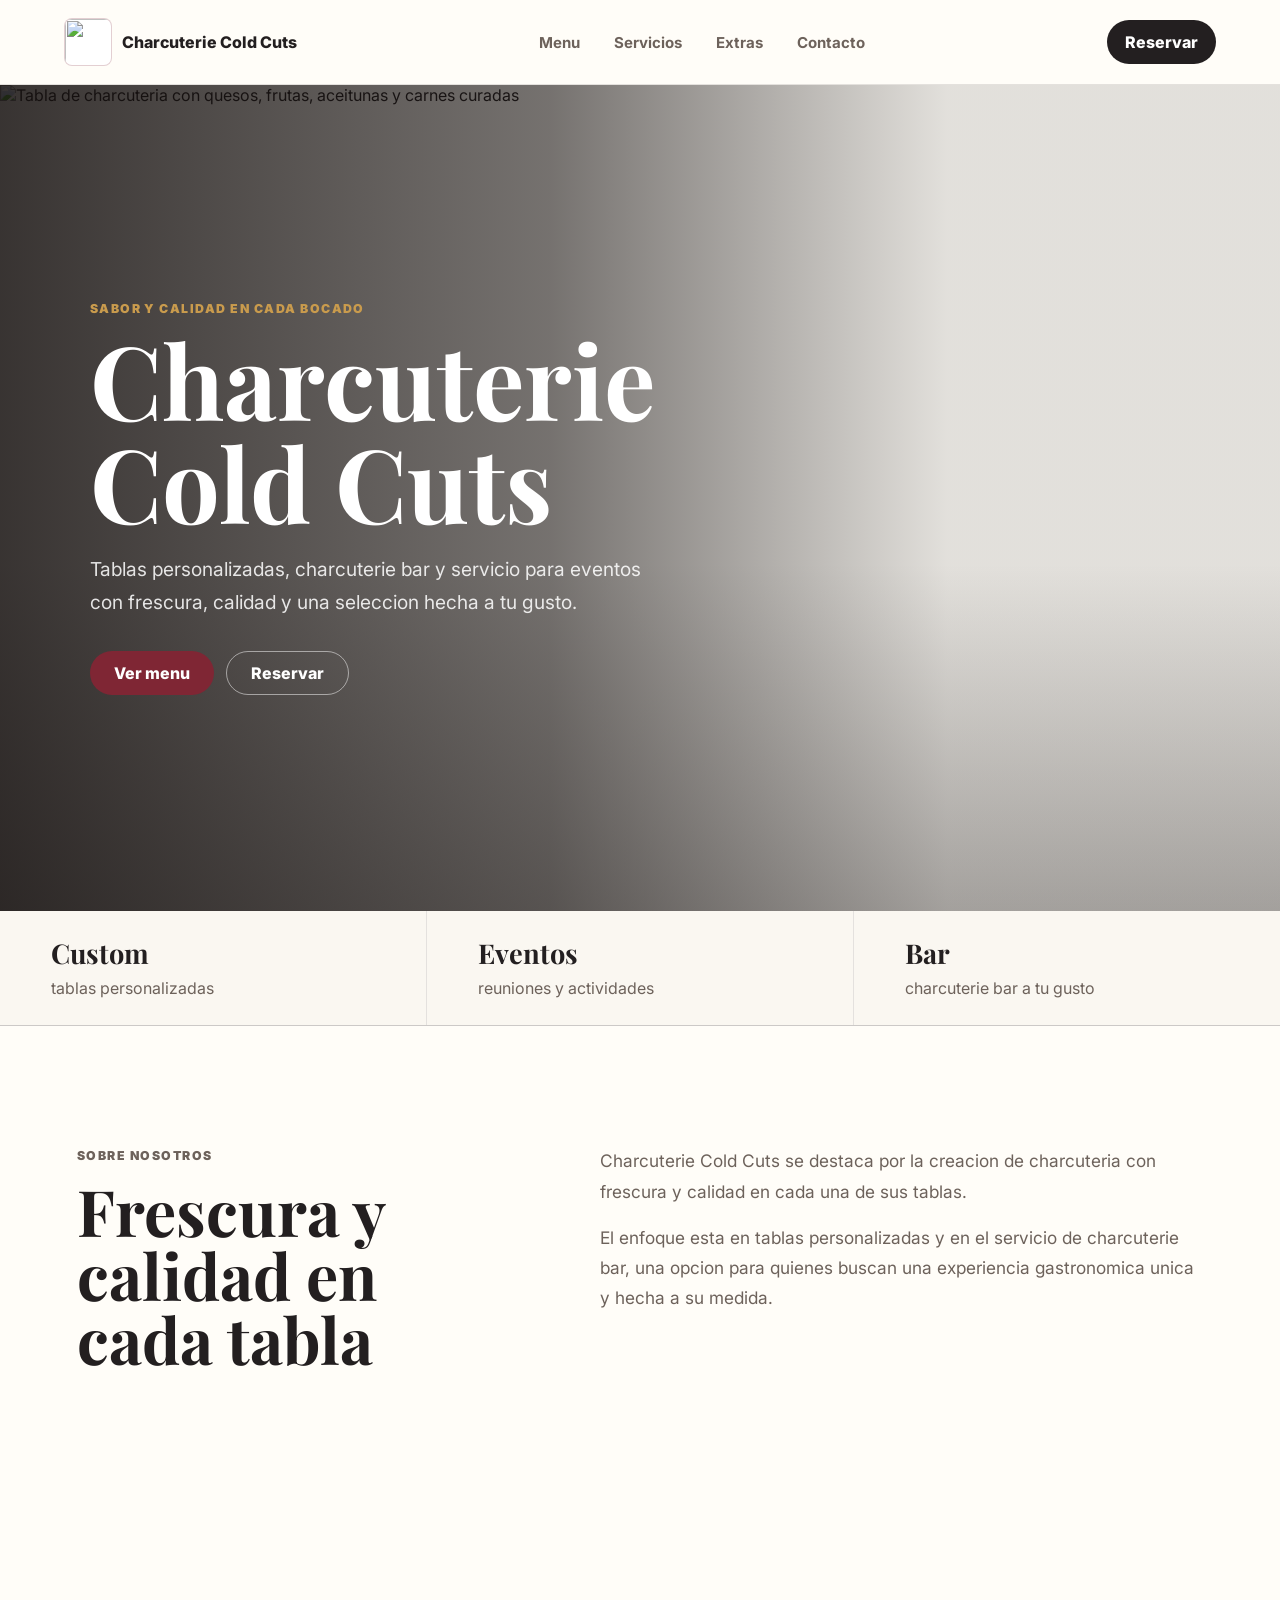
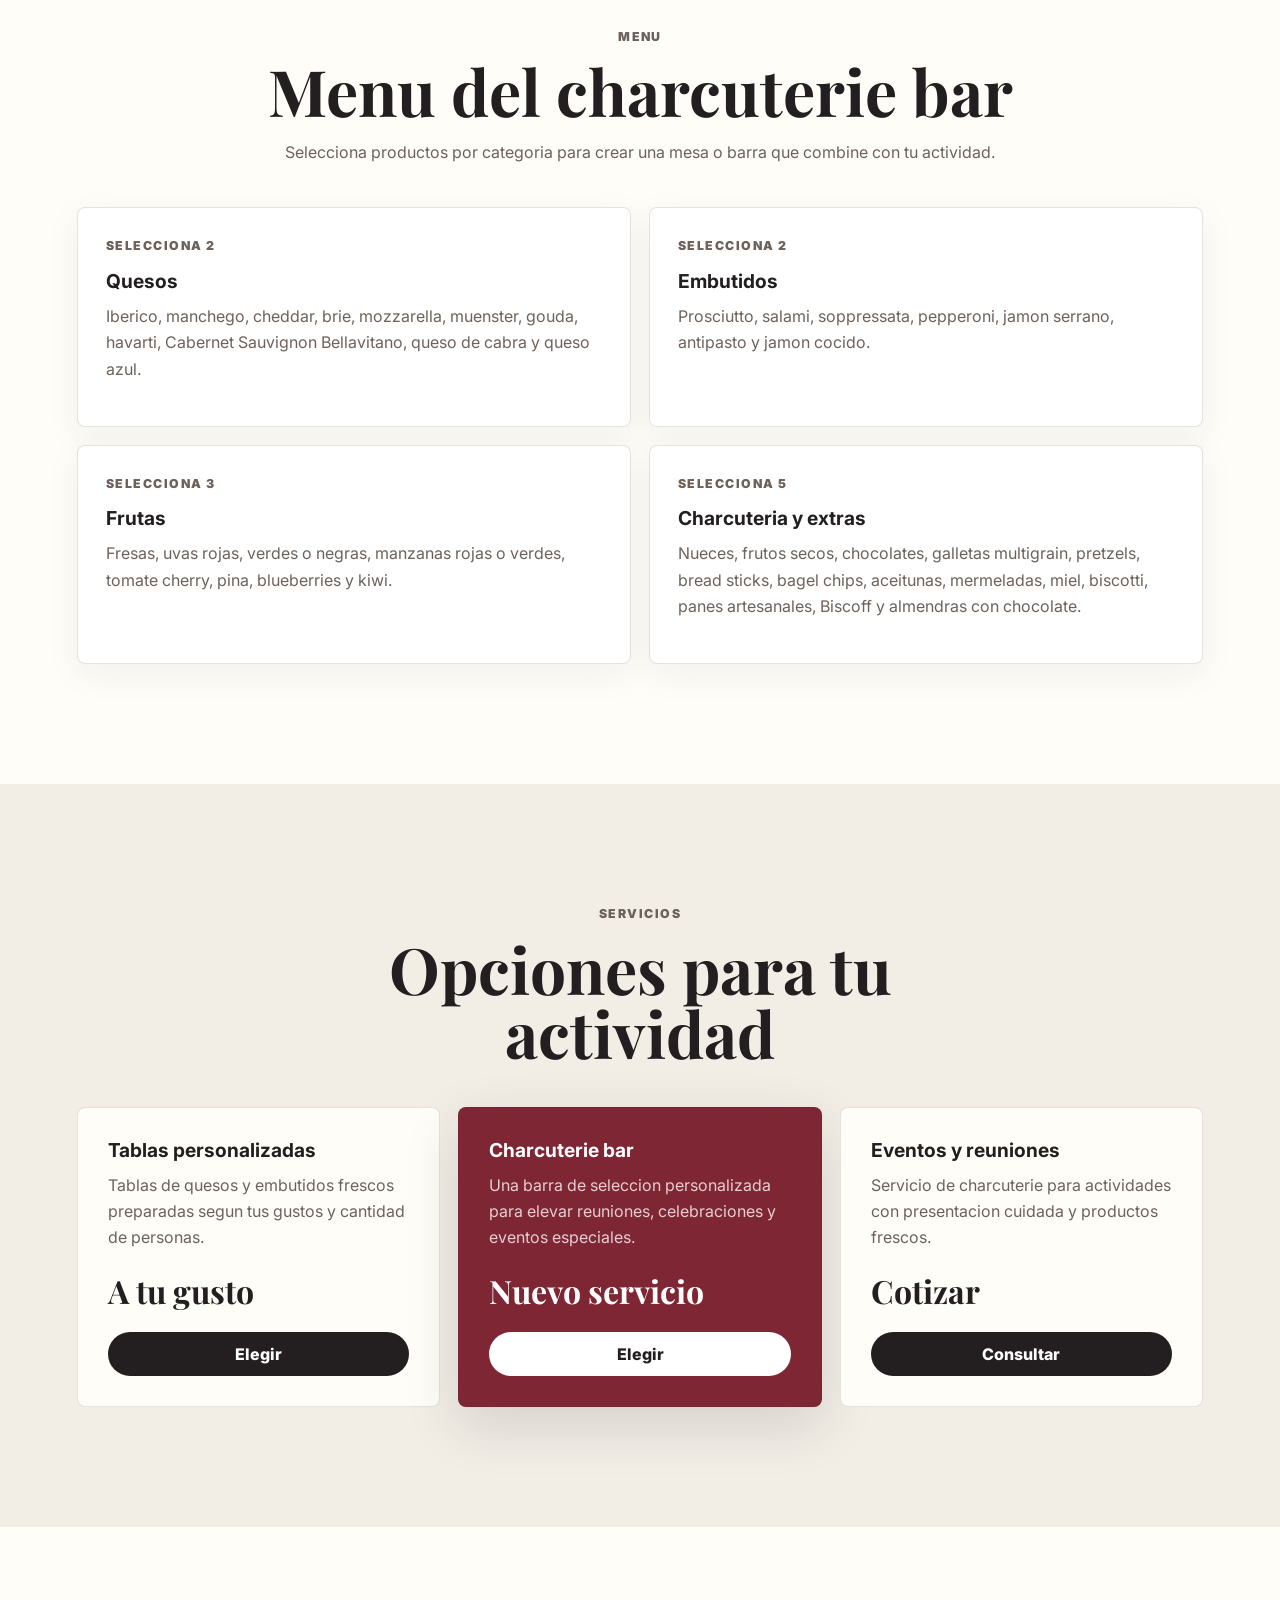
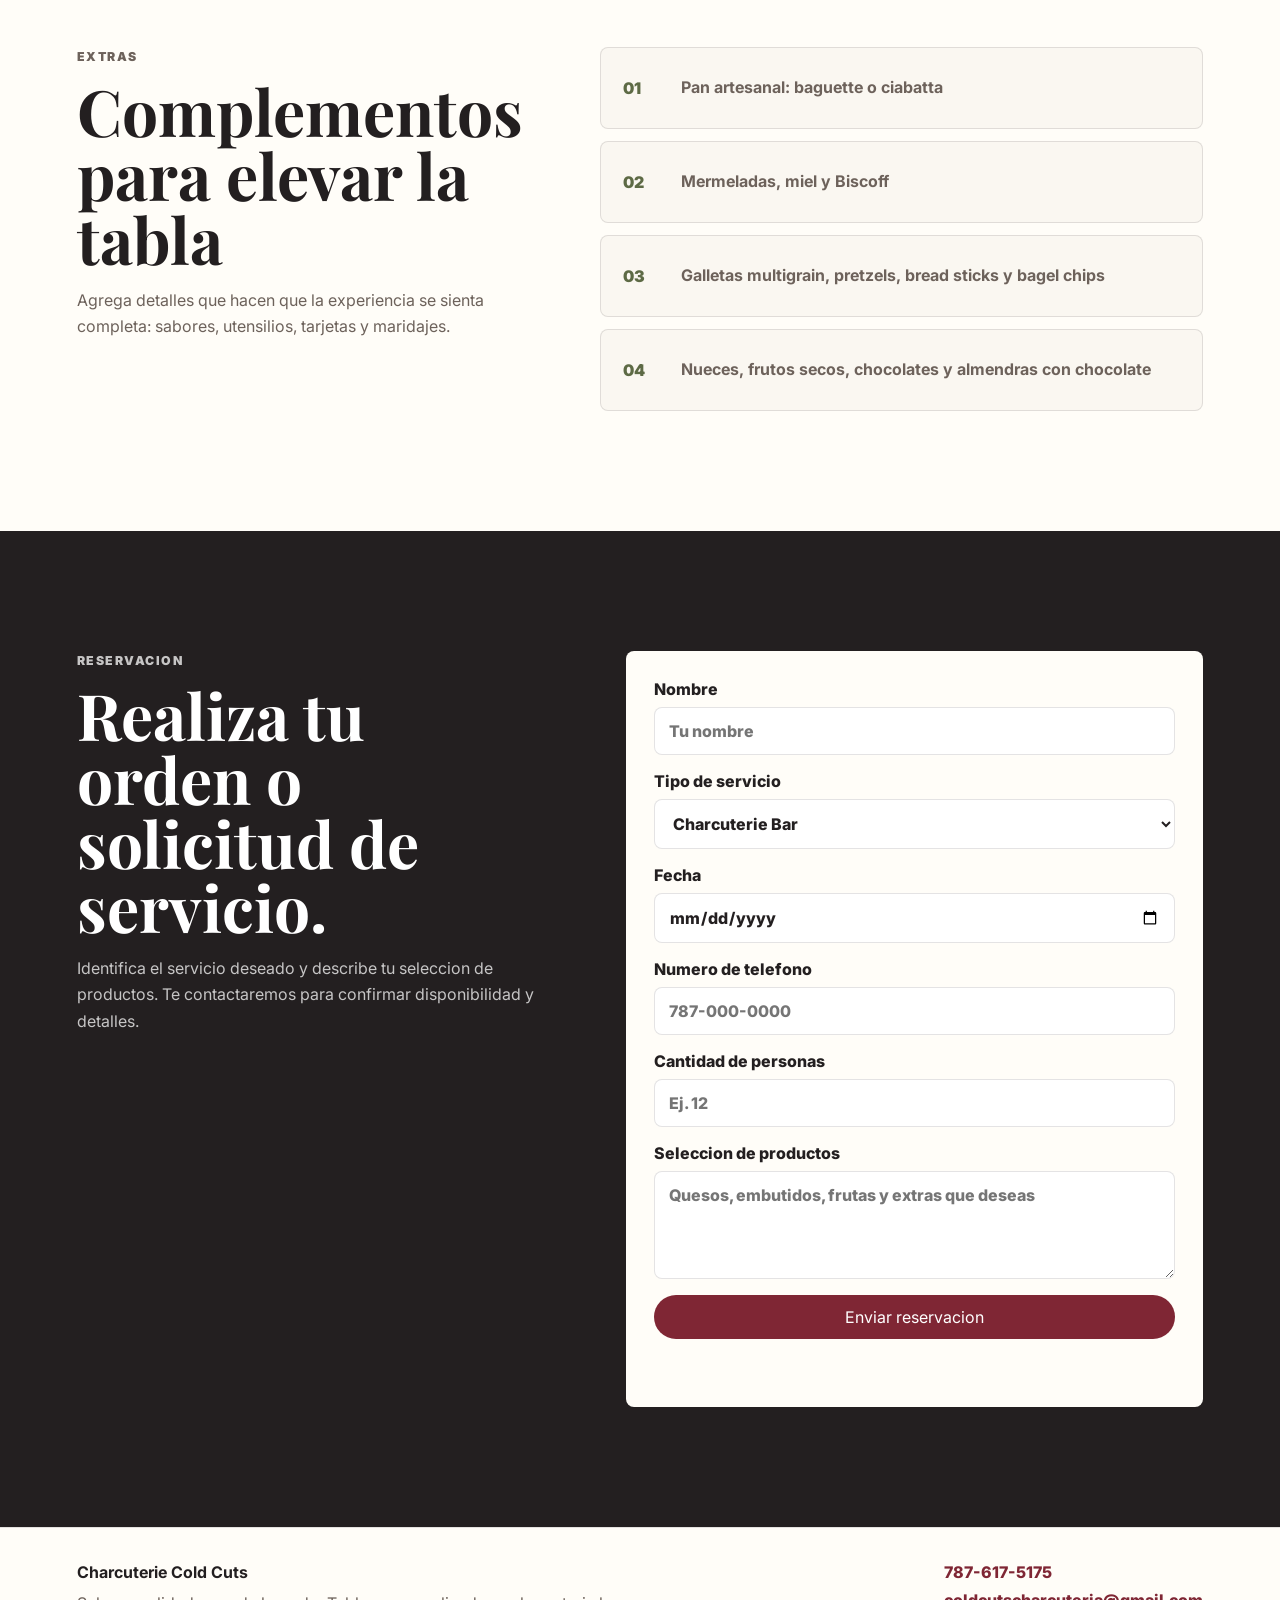
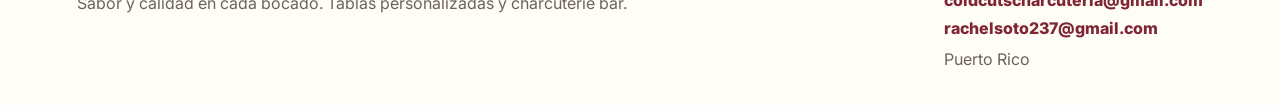
==== index.html @ 0253701e "Add files via upload" ====
<!DOCTYPE html>
<html lang="es">
  <head>
    <meta charset="UTF-8" />
    <meta name="viewport" content="width=device-width, initial-scale=1.0" />
    <title>Charcuterie Cold Cuts | Sabor y calidad</title>
    <link rel="preconnect" href="https://fonts.googleapis.com" />
    <link rel="preconnect" href="https://fonts.gstatic.com" crossorigin />
    <link
      href="https://fonts.googleapis.com/css2?family=Playfair+Display:wght@600;700&family=Inter:wght@400;500;600;700&display=swap"
      rel="stylesheet"
    />
    <link rel="stylesheet" href="styles.css" />
  </head>
  <body>
    <header class="site-header">
      <a class="brand" href="#inicio" aria-label="Charcuterie Cold Cuts inicio">
        <img class="brand-logo" src="assets/charcuterie-cold-cuts-logo.jpeg" alt="" />
        <span>Charcuterie Cold Cuts</span>
      </a>

      <nav class="main-nav" aria-label="Navegacion principal">
        <a href="#menu">Menu</a>
        <a href="#servicios">Servicios</a>
        <a href="#extras">Extras</a>
        <a href="#contacto">Contacto</a>
      </nav>

      <a class="header-action" href="#pedido">Reservar</a>
    </header>

    <main>
      <section class="hero" id="inicio">
        <img
          class="hero-image"
          src="assets/hero-charcuteria.png"
          alt="Tabla de charcuteria con quesos, frutas, aceitunas y carnes curadas"
        />
        <div class="hero-overlay"></div>
        <div class="hero-content">
          <p class="eyebrow">Sabor y calidad en cada bocado</p>
          <h1>Charcuterie Cold Cuts</h1>
          <p>
            Tablas personalizadas, charcuterie bar y servicio para eventos con
            frescura, calidad y una seleccion hecha a tu gusto.
          </p>
          <div class="hero-actions">
            <a class="button primary" href="#menu">Ver menu</a>
            <a class="button secondary" href="#pedido">Reservar</a>
          </div>
        </div>
      </section>

      <section class="intro-band" aria-label="Servicios destacados">
        <div>
          <strong>Custom</strong>
          <span>tablas personalizadas</span>
        </div>
        <div>
          <strong>Eventos</strong>
          <span>reuniones y actividades</span>
        </div>
        <div>
          <strong>Bar</strong>
          <span>charcuterie bar a tu gusto</span>
        </div>
      </section>

      <section class="section split" id="sobre-nosotros">
        <div class="section-heading left">
          <p class="eyebrow">Sobre nosotros</p>
          <h2>Frescura y calidad en cada tabla</h2>
        </div>
        <div class="about-copy">
          <p>
            Charcuterie Cold Cuts se destaca por la creacion de charcuteria con
            frescura y calidad en cada una de sus tablas.
          </p>
          <p>
            El enfoque esta en tablas personalizadas y en el servicio de
            charcuterie bar, una opcion para quienes buscan una experiencia
            gastronomica unica y hecha a su medida.
          </p>
        </div>
      </section>

      <section class="section" id="menu">
        <div class="section-heading">
          <p class="eyebrow">Menu</p>
          <h2>Menu del charcuterie bar</h2>
          <p>
            Selecciona productos por categoria para crear una mesa o barra que
            combine con tu actividad.
          </p>
        </div>

        <div class="menu-grid">
          <article class="menu-item">
            <div>
              <p class="category">Selecciona 2</p>
              <h3>Quesos</h3>
              <p>Iberico, manchego, cheddar, brie, mozzarella, muenster, gouda, havarti, Cabernet Sauvignon Bellavitano, queso de cabra y queso azul.</p>
            </div>
          </article>
          <article class="menu-item">
            <div>
              <p class="category">Selecciona 2</p>
              <h3>Embutidos</h3>
              <p>Prosciutto, salami, soppressata, pepperoni, jamon serrano, antipasto y jamon cocido.</p>
            </div>
          </article>
          <article class="menu-item">
            <div>
              <p class="category">Selecciona 3</p>
              <h3>Frutas</h3>
              <p>Fresas, uvas rojas, verdes o negras, manzanas rojas o verdes, tomate cherry, pina, blueberries y kiwi.</p>
            </div>
          </article>
          <article class="menu-item">
            <div>
              <p class="category">Selecciona 5</p>
              <h3>Charcuteria y extras</h3>
              <p>Nueces, frutos secos, chocolates, galletas multigrain, pretzels, bread sticks, bagel chips, aceitunas, mermeladas, miel, biscotti, panes artesanales, Biscoff y almendras con chocolate.</p>
            </div>
          </article>
        </div>
      </section>

      <section class="section muted" id="servicios">
        <div class="section-heading">
          <p class="eyebrow">Servicios</p>
          <h2>Opciones para tu actividad</h2>
        </div>

        <div class="plan-grid">
          <article class="plan">
            <h3>Tablas personalizadas</h3>
            <p>Tablas de quesos y embutidos frescos preparadas segun tus gustos y cantidad de personas.</p>
            <strong>A tu gusto</strong>
            <a href="#pedido">Elegir</a>
          </article>
          <article class="plan featured">
            <h3>Charcuterie bar</h3>
            <p>Una barra de seleccion personalizada para elevar reuniones, celebraciones y eventos especiales.</p>
            <strong>Nuevo servicio</strong>
            <a href="#pedido">Elegir</a>
          </article>
          <article class="plan">
            <h3>Eventos y reuniones</h3>
            <p>Servicio de charcuterie para actividades con presentacion cuidada y productos frescos.</p>
            <strong>Cotizar</strong>
            <a href="#contacto">Consultar</a>
          </article>
        </div>
      </section>

      <section class="section split" id="extras">
        <div class="section-heading left">
          <p class="eyebrow">Extras</p>
          <h2>Complementos para elevar la tabla</h2>
          <p>
            Agrega detalles que hacen que la experiencia se sienta completa:
            sabores, utensilios, tarjetas y maridajes.
          </p>
        </div>

        <div class="extras-list">
          <div>
            <span>01</span>
            <p>Pan artesanal: baguette o ciabatta</p>
          </div>
          <div>
            <span>02</span>
            <p>Mermeladas, miel y Biscoff</p>
          </div>
          <div>
            <span>03</span>
            <p>Galletas multigrain, pretzels, bread sticks y bagel chips</p>
          </div>
          <div>
            <span>04</span>
            <p>Nueces, frutos secos, chocolates y almendras con chocolate</p>
          </div>
        </div>
      </section>

      <section class="order-section" id="pedido">
        <div>
          <p class="eyebrow">Reservacion</p>
          <h2>Realiza tu orden o solicitud de servicio.</h2>
          <p>
            Identifica el servicio deseado y describe tu seleccion de productos.
            Te contactaremos para confirmar disponibilidad y detalles.
          </p>
        </div>
        <form class="order-form" id="orderForm">
          <label>
            Nombre
            <input type="text" name="nombre" placeholder="Tu nombre" />
          </label>
          <label>
            Tipo de servicio
            <select name="tabla">
              <option>Charcuterie Bar</option>
              <option>Tabla Personalizada</option>
              <option>Servicio para eventos y reuniones</option>
            </select>
          </label>
          <label>
            Fecha
            <input type="date" name="fecha" />
          </label>
          <label>
            Numero de telefono
            <input type="tel" name="telefono" placeholder="787-000-0000" />
          </label>
          <label>
            Cantidad de personas
            <input type="text" name="personas" inputmode="numeric" placeholder="Ej. 12" />
          </label>
          <label>
            Seleccion de productos
            <textarea name="mensaje" rows="4" placeholder="Quesos, embutidos, frutas y extras que deseas"></textarea>
          </label>
          <button type="submit">Enviar reservacion</button>
          <p class="form-note" id="formNote" role="status" aria-live="polite"></p>
        </form>
      </section>
    </main>

    <footer class="footer" id="contacto">
      <div>
        <strong>Charcuterie Cold Cuts</strong>
        <p>Sabor y calidad en cada bocado. Tablas personalizadas y charcuterie bar.</p>
      </div>
      <div>
        <a href="tel:+17876175175">787-617-5175</a>
        <a href="mailto:coldcutscharcuteria@gmail.com">coldcutscharcuteria@gmail.com</a>
        <a href="mailto:rachelsoto237@gmail.com">rachelsoto237@gmail.com</a>
        <span>Puerto Rico</span>
      </div>
    </footer>
    <script src="script.js"></script>
  </body>
</html>
---- styles.css ----
:root {
  --ink: #231f20;
  --muted: #6d625b;
  --cream: #faf7f1;
  --paper: #fffdf8;
  --wine: #7f2634;
  --olive: #5d6a45;
  --gold: #c99b4d;
  --line: rgba(35, 31, 32, 0.12);
  --shadow: 0 18px 55px rgba(35, 31, 32, 0.14);
}

* {
  box-sizing: border-box;
}

html {
  scroll-behavior: smooth;
}

body {
  margin: 0;
  color: var(--ink);
  background: var(--paper);
  font-family: Inter, system-ui, -apple-system, BlinkMacSystemFont, "Segoe UI", sans-serif;
}

a {
  color: inherit;
  text-decoration: none;
}

.site-header {
  position: sticky;
  top: 0;
  z-index: 20;
  display: flex;
  align-items: center;
  justify-content: space-between;
  gap: 24px;
  padding: 18px clamp(18px, 5vw, 70px);
  background: rgba(255, 253, 248, 0.92);
  border-bottom: 1px solid var(--line);
  backdrop-filter: blur(18px);
}

.brand,
.main-nav,
.hero-actions,
.footer div {
  display: flex;
  align-items: center;
}

.brand {
  gap: 10px;
  font-weight: 800;
  letter-spacing: 0;
}

.brand-logo {
  width: 48px;
  height: 48px;
  border-radius: 8px;
  object-fit: contain;
  background: #fff;
  border: 1px solid rgba(127, 38, 52, 0.22);
}

.main-nav {
  gap: clamp(12px, 3vw, 34px);
  color: var(--muted);
  font-weight: 700;
  font-size: 0.94rem;
}

.main-nav a:hover {
  color: var(--wine);
}

.header-action,
.button,
.plan a,
.order-form button {
  display: inline-flex;
  align-items: center;
  justify-content: center;
  min-height: 44px;
  border-radius: 999px;
  font-weight: 800;
}

.header-action {
  padding: 0 18px;
  color: #fff;
  background: var(--ink);
}

.hero {
  position: relative;
  min-height: calc(100svh - 74px);
  display: grid;
  align-items: center;
  overflow: hidden;
}

.hero-image,
.hero-overlay {
  position: absolute;
  inset: 0;
  width: 100%;
  height: 100%;
}

.hero-image {
  object-fit: cover;
}

.hero-overlay {
  background:
    linear-gradient(90deg, rgba(18, 13, 12, 0.84) 0%, rgba(18, 13, 12, 0.58) 43%, rgba(18, 13, 12, 0.12) 74%),
    linear-gradient(0deg, rgba(18, 13, 12, 0.3), transparent 42%);
}

.hero-content {
  position: relative;
  width: min(680px, calc(100% - 36px));
  margin-left: clamp(18px, 7vw, 92px);
  padding: 54px 0;
  color: #fff;
}

.eyebrow,
.category {
  margin: 0 0 12px;
  color: var(--gold);
  font-size: 0.77rem;
  font-weight: 900;
  letter-spacing: 0.12em;
  text-transform: uppercase;
}

h1,
h2,
h3,
p {
  margin-top: 0;
}

h1,
h2 {
  font-family: "Playfair Display", Georgia, serif;
  line-height: 1;
  letter-spacing: 0;
}

h1 {
  max-width: 720px;
  margin-bottom: 20px;
  font-size: clamp(3rem, 8vw, 6.8rem);
}

h2 {
  margin-bottom: 16px;
  font-size: clamp(2.2rem, 5vw, 4.6rem);
}

h3 {
  margin-bottom: 10px;
  font-size: 1.2rem;
}

.hero-content p:not(.eyebrow) {
  max-width: 570px;
  color: rgba(255, 255, 255, 0.86);
  font-size: clamp(1rem, 2vw, 1.2rem);
  line-height: 1.7;
}

.hero-actions {
  flex-wrap: wrap;
  gap: 12px;
  margin-top: 32px;
}

.button {
  padding: 0 24px;
}

.button.primary {
  color: #fff;
  background: var(--wine);
}

.button.secondary {
  color: #fff;
  border: 1px solid rgba(255, 255, 255, 0.5);
}

.intro-band {
  display: grid;
  grid-template-columns: repeat(3, 1fr);
  gap: 1px;
  background: var(--line);
  border-bottom: 1px solid var(--line);
}

.intro-band div {
  padding: 24px clamp(18px, 4vw, 54px);
  background: var(--cream);
}

.intro-band strong {
  display: block;
  margin-bottom: 4px;
  font-family: "Playfair Display", serif;
  font-size: 1.7rem;
}

.intro-band span,
.section-heading p,
.menu-item p,
.plan p,
.extras-list p,
.order-section p,
.footer p,
.footer span {
  color: var(--muted);
  line-height: 1.65;
}

.section {
  padding: clamp(68px, 10vw, 120px) clamp(18px, 6vw, 86px);
}

.section-heading {
  max-width: 760px;
  margin: 0 auto 42px;
  text-align: center;
}

.section-heading.left {
  margin: 0;
  text-align: left;
}

.menu-grid {
  display: grid;
  grid-template-columns: repeat(2, minmax(0, 1fr));
  gap: 18px;
}

.menu-item {
  display: block;
  min-height: 174px;
  padding: 28px;
  background: #fff;
  border: 1px solid var(--line);
  border-radius: 8px;
  box-shadow: 0 10px 36px rgba(35, 31, 32, 0.06);
}

.muted {
  background: #f2eee6;
}

.plan-grid {
  display: grid;
  grid-template-columns: repeat(3, minmax(0, 1fr));
  gap: 18px;
}

.plan {
  min-height: 300px;
  display: flex;
  flex-direction: column;
  align-items: flex-start;
  padding: 30px;
  background: var(--paper);
  border: 1px solid var(--line);
  border-radius: 8px;
}

.plan.featured {
  color: #fff;
  background: var(--wine);
  box-shadow: var(--shadow);
}

.plan.featured p {
  color: rgba(255, 255, 255, 0.78);
}

.plan strong {
  margin-top: auto;
  margin-bottom: 20px;
  font-family: "Playfair Display", serif;
  font-size: 2rem;
}

.plan a {
  width: 100%;
  color: #fff;
  background: var(--ink);
}

.featured a {
  color: var(--ink);
  background: #fff;
}

.split {
  display: grid;
  grid-template-columns: minmax(0, 0.85fr) minmax(0, 1.15fr);
  gap: clamp(28px, 6vw, 80px);
  align-items: start;
}

.extras-list {
  display: grid;
  gap: 12px;
}

.extras-list div {
  display: grid;
  grid-template-columns: 58px 1fr;
  align-items: center;
  min-height: 82px;
  padding: 18px 22px;
  background: var(--cream);
  border: 1px solid var(--line);
  border-radius: 8px;
}

.extras-list span {
  color: var(--olive);
  font-weight: 900;
}

.extras-list p {
  margin: 0;
  font-weight: 700;
}

.about-copy {
  display: grid;
  gap: 16px;
  color: var(--muted);
  font-size: 1.08rem;
  line-height: 1.75;
}

.about-copy p {
  margin: 0;
}

.order-section {
  display: grid;
  grid-template-columns: minmax(0, 0.9fr) minmax(320px, 1.1fr);
  gap: clamp(28px, 6vw, 80px);
  padding: clamp(68px, 10vw, 120px) clamp(18px, 6vw, 86px);
  color: #fff;
  background: var(--ink);
}

.order-section h2 {
  max-width: 600px;
}

.order-section p {
  color: rgba(255, 255, 255, 0.74);
}

.order-form {
  display: grid;
  gap: 16px;
  padding: 28px;
  color: var(--ink);
  background: var(--paper);
  border-radius: 8px;
}

.order-form label {
  display: grid;
  gap: 8px;
  font-weight: 800;
}

.order-form input,
.order-form select,
.order-form textarea {
  width: 100%;
  border: 1px solid var(--line);
  border-radius: 8px;
  padding: 13px 14px;
  color: var(--ink);
  background: #fff;
  font: inherit;
}

.order-form textarea {
  resize: vertical;
}

.order-form button {
  border: 0;
  color: #fff;
  background: var(--wine);
  cursor: pointer;
  font: inherit;
}

.order-form .form-note {
  min-height: 24px;
  margin: 0;
  color: var(--olive);
  font-weight: 800;
  line-height: 1.45;
}

.footer {
  display: flex;
  justify-content: space-between;
  gap: 28px;
  padding: 34px clamp(18px, 6vw, 86px);
  background: var(--paper);
  border-top: 1px solid var(--line);
}

.footer div {
  flex-direction: column;
  align-items: flex-start;
  gap: 8px;
}

.footer p {
  margin: 0;
}

.footer a {
  color: var(--wine);
  font-weight: 800;
}

@media (max-width: 820px) {
  .site-header {
    align-items: flex-start;
    flex-wrap: wrap;
  }

  .main-nav {
    order: 3;
    width: 100%;
    overflow-x: auto;
    padding-bottom: 2px;
  }

  .header-action {
    min-height: 38px;
  }

  .hero {
    min-height: 760px;
  }

  .hero-overlay {
    background:
      linear-gradient(180deg, rgba(18, 13, 12, 0.82), rgba(18, 13, 12, 0.42) 58%, rgba(18, 13, 12, 0.18)),
      linear-gradient(90deg, rgba(18, 13, 12, 0.72), transparent 74%);
  }

  .hero-content {
    align-self: start;
    margin: 0;
    padding: 84px 18px 0;
    width: 100%;
  }

  .intro-band,
  .menu-grid,
  .plan-grid,
  .split,
  .order-section {
    grid-template-columns: 1fr;
  }

  .intro-band div {
    padding: 22px 18px;
  }

  .menu-item {
    min-height: 0;
    flex-direction: column;
  }

  .footer {
    flex-direction: column;
  }
}

@media (max-width: 520px) {
  .brand {
    font-size: 0.95rem;
  }

  .main-nav {
    gap: 18px;
    font-size: 0.88rem;
  }

  h1 {
    font-size: 3rem;
  }

  h2 {
    font-size: 2.25rem;
  }

  .section,
  .order-section {
    padding-left: 16px;
    padding-right: 16px;
  }

  .order-form {
    padding: 18px;
  }
}
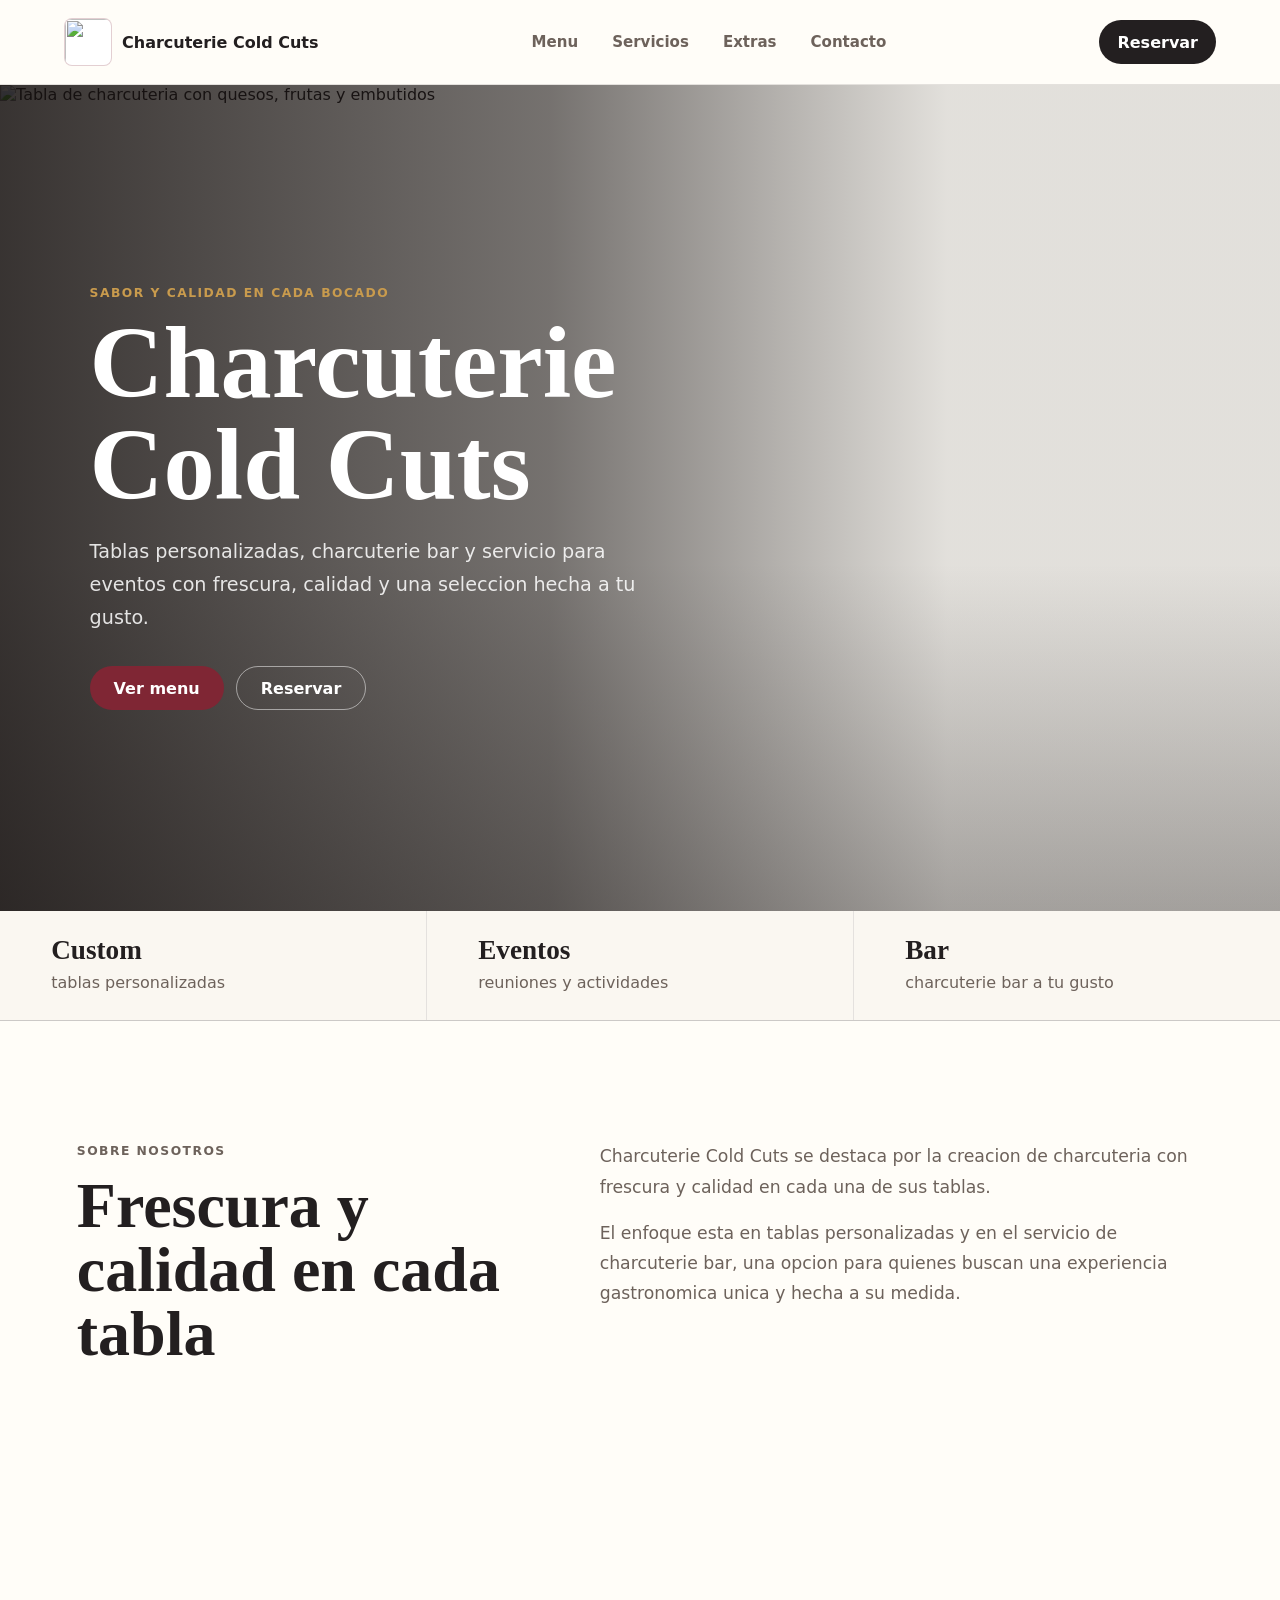
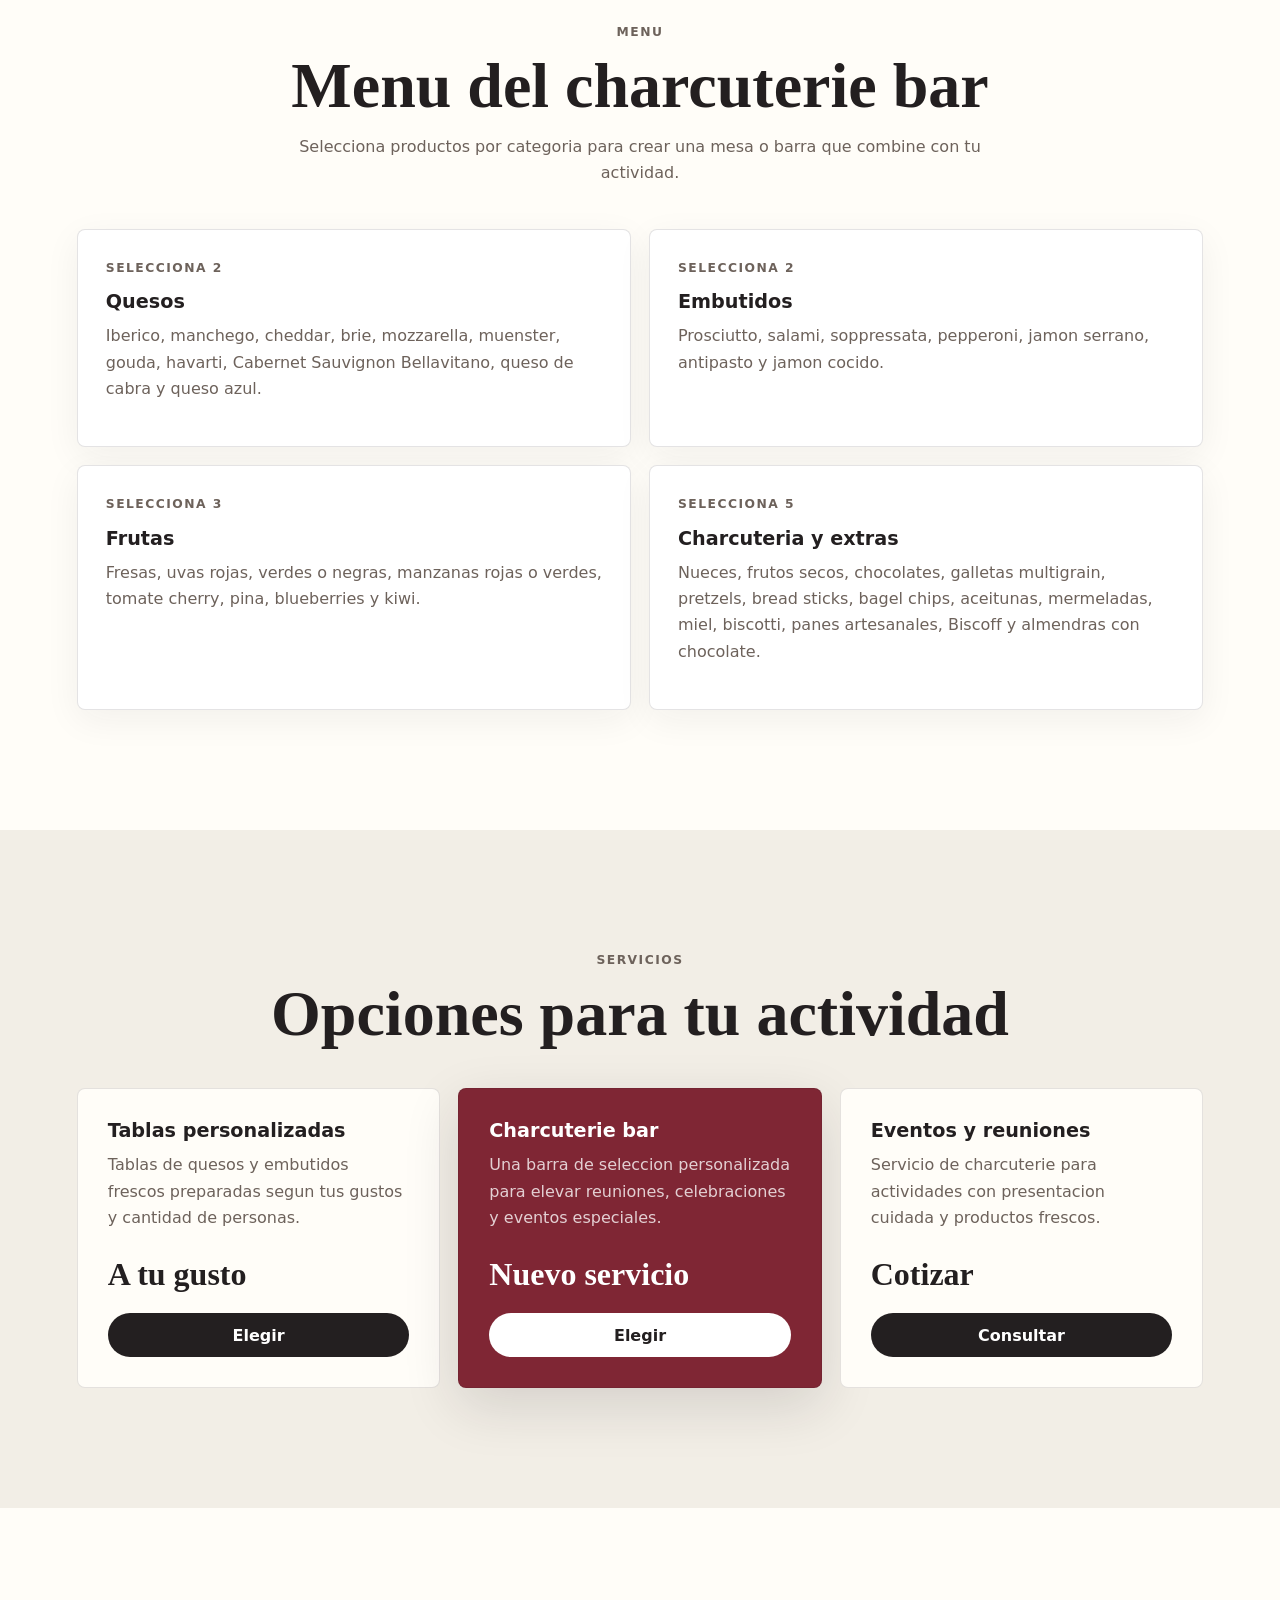
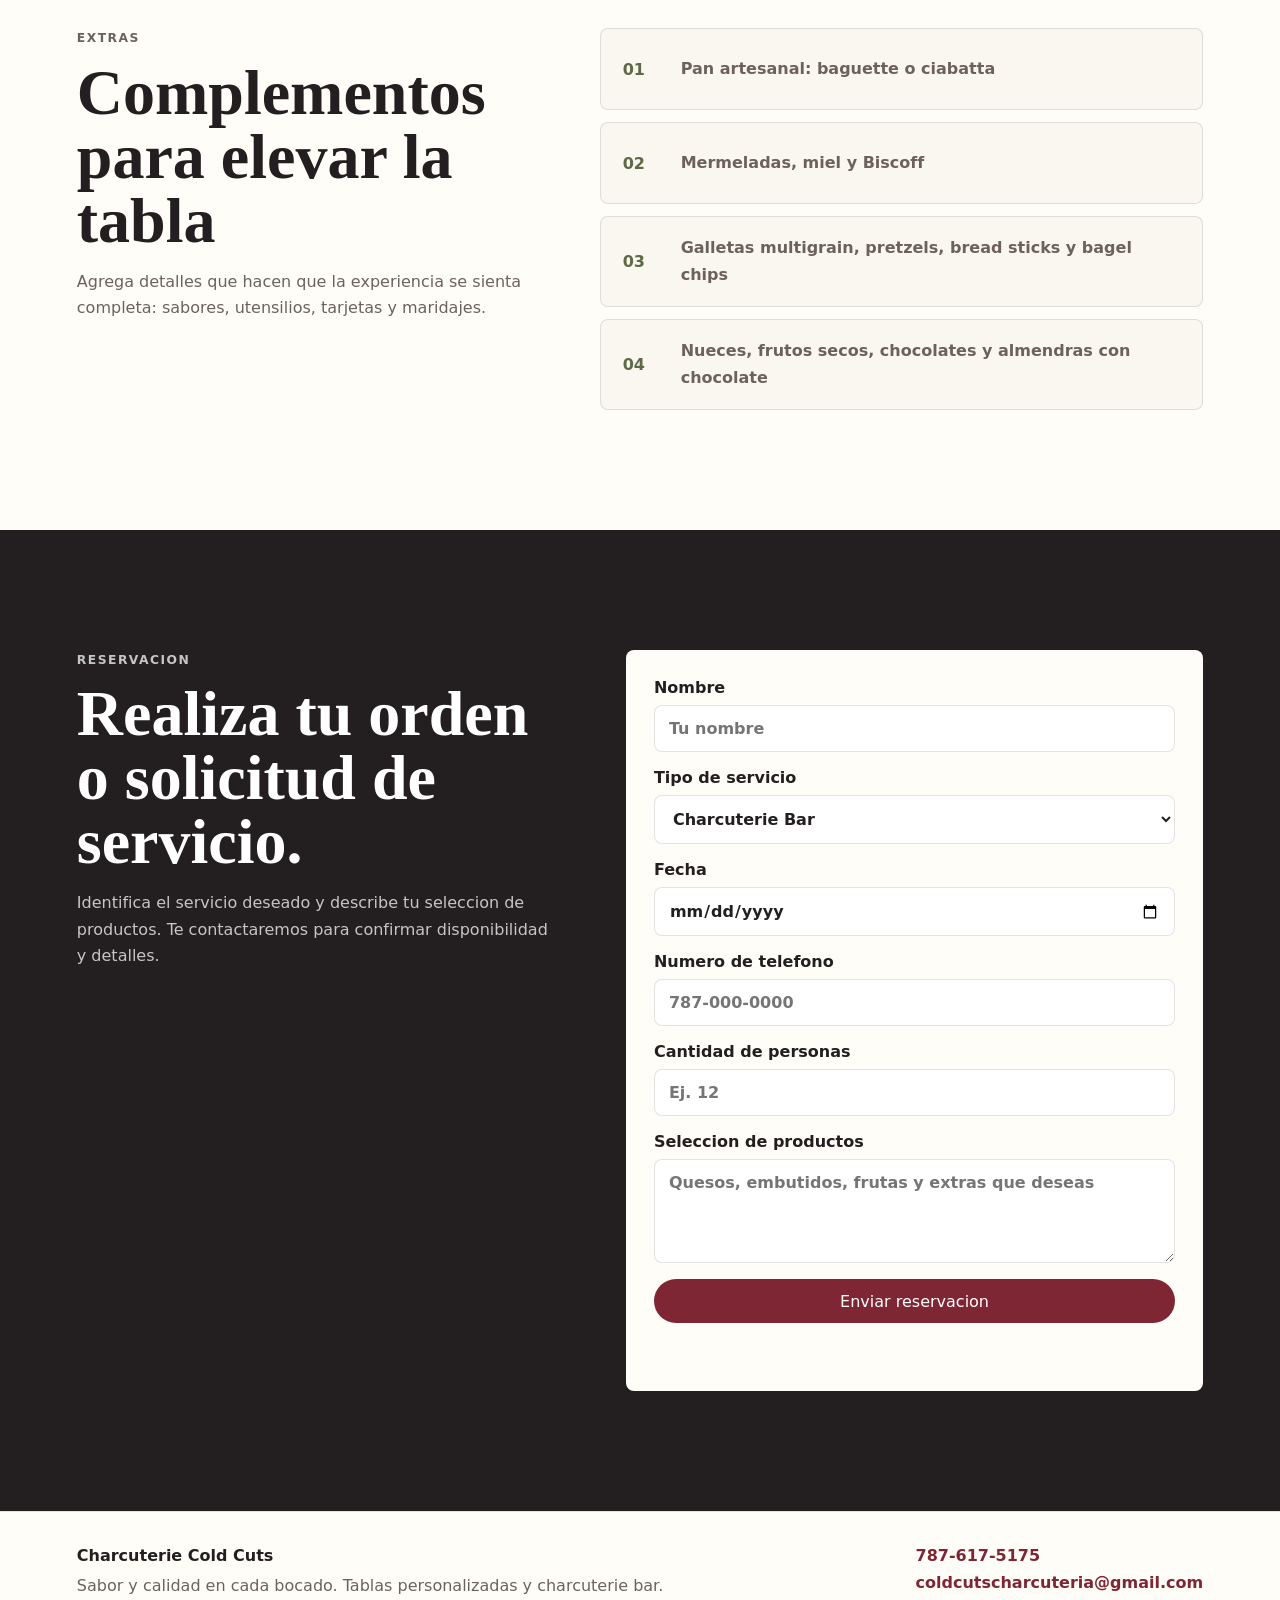
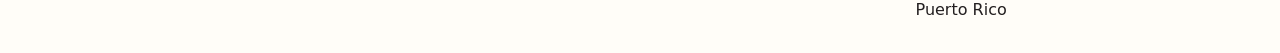
==== commit a8d3614a: "Update index.html" ====
--- a/index.html
+++ b/index.html
@@ -4,12 +4,6 @@
     <meta charset="UTF-8" />
     <meta name="viewport" content="width=device-width, initial-scale=1.0" />
     <title>Charcuterie Cold Cuts | Sabor y calidad</title>
-    <link rel="preconnect" href="https://fonts.googleapis.com" />
-    <link rel="preconnect" href="https://fonts.gstatic.com" crossorigin />
-    <link
-      href="https://fonts.googleapis.com/css2?family=Playfair+Display:wght@600;700&family=Inter:wght@400;500;600;700&display=swap"
-      rel="stylesheet"
-    />
     <link rel="stylesheet" href="styles.css" />
   </head>
   <body>
@@ -18,32 +12,23 @@
         <img class="brand-logo" src="assets/charcuterie-cold-cuts-logo.jpeg" alt="" />
         <span>Charcuterie Cold Cuts</span>
       </a>
-
       <nav class="main-nav" aria-label="Navegacion principal">
         <a href="#menu">Menu</a>
         <a href="#servicios">Servicios</a>
         <a href="#extras">Extras</a>
         <a href="#contacto">Contacto</a>
       </nav>
-
       <a class="header-action" href="#pedido">Reservar</a>
     </header>
 
     <main>
       <section class="hero" id="inicio">
-        <img
-          class="hero-image"
-          src="assets/hero-charcuteria.png"
-          alt="Tabla de charcuteria con quesos, frutas, aceitunas y carnes curadas"
-        />
+        <img class="hero-image" src="assets/hero-charcuteria.png" alt="Tabla de charcuteria con quesos, frutas y embutidos" />
         <div class="hero-overlay"></div>
         <div class="hero-content">
           <p class="eyebrow">Sabor y calidad en cada bocado</p>
           <h1>Charcuterie Cold Cuts</h1>
-          <p>
-            Tablas personalizadas, charcuterie bar y servicio para eventos con
-            frescura, calidad y una seleccion hecha a tu gusto.
-          </p>
+          <p>Tablas personalizadas, charcuterie bar y servicio para eventos con frescura, calidad y una seleccion hecha a tu gusto.</p>
           <div class="hero-actions">
             <a class="button primary" href="#menu">Ver menu</a>
             <a class="button secondary" href="#pedido">Reservar</a>
@@ -52,18 +37,9 @@
       </section>
 
       <section class="intro-band" aria-label="Servicios destacados">
-        <div>
-          <strong>Custom</strong>
-          <span>tablas personalizadas</span>
-        </div>
-        <div>
-          <strong>Eventos</strong>
-          <span>reuniones y actividades</span>
-        </div>
-        <div>
-          <strong>Bar</strong>
-          <span>charcuterie bar a tu gusto</span>
-        </div>
+        <div><strong>Custom</strong><span>tablas personalizadas</span></div>
+        <div><strong>Eventos</strong><span>reuniones y actividades</span></div>
+        <div><strong>Bar</strong><span>charcuterie bar a tu gusto</span></div>
       </section>
 
       <section class="section split" id="sobre-nosotros">
@@ -72,15 +48,8 @@
           <h2>Frescura y calidad en cada tabla</h2>
         </div>
         <div class="about-copy">
-          <p>
-            Charcuterie Cold Cuts se destaca por la creacion de charcuteria con
-            frescura y calidad en cada una de sus tablas.
-          </p>
-          <p>
-            El enfoque esta en tablas personalizadas y en el servicio de
-            charcuterie bar, una opcion para quienes buscan una experiencia
-            gastronomica unica y hecha a su medida.
-          </p>
+          <p>Charcuterie Cold Cuts se destaca por la creacion de charcuteria con frescura y calidad en cada una de sus tablas.</p>
+          <p>El enfoque esta en tablas personalizadas y en el servicio de charcuterie bar, una opcion para quienes buscan una experiencia gastronomica unica y hecha a su medida.</p>
         </div>
       </section>
 
@@ -88,40 +57,28 @@
         <div class="section-heading">
           <p class="eyebrow">Menu</p>
           <h2>Menu del charcuterie bar</h2>
-          <p>
-            Selecciona productos por categoria para crear una mesa o barra que
-            combine con tu actividad.
-          </p>
+          <p>Selecciona productos por categoria para crear una mesa o barra que combine con tu actividad.</p>
         </div>
-
         <div class="menu-grid">
           <article class="menu-item">
-            <div>
-              <p class="category">Selecciona 2</p>
-              <h3>Quesos</h3>
-              <p>Iberico, manchego, cheddar, brie, mozzarella, muenster, gouda, havarti, Cabernet Sauvignon Bellavitano, queso de cabra y queso azul.</p>
-            </div>
+            <p class="category">Selecciona 2</p>
+            <h3>Quesos</h3>
+            <p>Iberico, manchego, cheddar, brie, mozzarella, muenster, gouda, havarti, Cabernet Sauvignon Bellavitano, queso de cabra y queso azul.</p>
           </article>
           <article class="menu-item">
-            <div>
-              <p class="category">Selecciona 2</p>
-              <h3>Embutidos</h3>
-              <p>Prosciutto, salami, soppressata, pepperoni, jamon serrano, antipasto y jamon cocido.</p>
-            </div>
+            <p class="category">Selecciona 2</p>
+            <h3>Embutidos</h3>
+            <p>Prosciutto, salami, soppressata, pepperoni, jamon serrano, antipasto y jamon cocido.</p>
           </article>
           <article class="menu-item">
-            <div>
-              <p class="category">Selecciona 3</p>
-              <h3>Frutas</h3>
-              <p>Fresas, uvas rojas, verdes o negras, manzanas rojas o verdes, tomate cherry, pina, blueberries y kiwi.</p>
-            </div>
+            <p class="category">Selecciona 3</p>
+            <h3>Frutas</h3>
+            <p>Fresas, uvas rojas, verdes o negras, manzanas rojas o verdes, tomate cherry, pina, blueberries y kiwi.</p>
           </article>
           <article class="menu-item">
-            <div>
-              <p class="category">Selecciona 5</p>
-              <h3>Charcuteria y extras</h3>
-              <p>Nueces, frutos secos, chocolates, galletas multigrain, pretzels, bread sticks, bagel chips, aceitunas, mermeladas, miel, biscotti, panes artesanales, Biscoff y almendras con chocolate.</p>
-            </div>
+            <p class="category">Selecciona 5</p>
+            <h3>Charcuteria y extras</h3>
+            <p>Nueces, frutos secos, chocolates, galletas multigrain, pretzels, bread sticks, bagel chips, aceitunas, mermeladas, miel, biscotti, panes artesanales, Biscoff y almendras con chocolate.</p>
           </article>
         </div>
       </section>
@@ -131,26 +88,10 @@
           <p class="eyebrow">Servicios</p>
           <h2>Opciones para tu actividad</h2>
         </div>
-
         <div class="plan-grid">
-          <article class="plan">
-            <h3>Tablas personalizadas</h3>
-            <p>Tablas de quesos y embutidos frescos preparadas segun tus gustos y cantidad de personas.</p>
-            <strong>A tu gusto</strong>
-            <a href="#pedido">Elegir</a>
-          </article>
-          <article class="plan featured">
-            <h3>Charcuterie bar</h3>
-            <p>Una barra de seleccion personalizada para elevar reuniones, celebraciones y eventos especiales.</p>
-            <strong>Nuevo servicio</strong>
-            <a href="#pedido">Elegir</a>
-          </article>
-          <article class="plan">
-            <h3>Eventos y reuniones</h3>
-            <p>Servicio de charcuterie para actividades con presentacion cuidada y productos frescos.</p>
-            <strong>Cotizar</strong>
-            <a href="#contacto">Consultar</a>
-          </article>
+          <article class="plan"><h3>Tablas personalizadas</h3><p>Tablas de quesos y embutidos frescos preparadas segun tus gustos y cantidad de personas.</p><strong>A tu gusto</strong><a href="#pedido">Elegir</a></article>
+          <article class="plan featured"><h3>Charcuterie bar</h3><p>Una barra de seleccion personalizada para elevar reuniones, celebraciones y eventos especiales.</p><strong>Nuevo servicio</strong><a href="#pedido">Elegir</a></article>
+          <article class="plan"><h3>Eventos y reuniones</h3><p>Servicio de charcuterie para actividades con presentacion cuidada y productos frescos.</p><strong>Cotizar</strong><a href="#contacto">Consultar</a></article>
         </div>
       </section>
 
@@ -158,29 +99,13 @@
         <div class="section-heading left">
           <p class="eyebrow">Extras</p>
           <h2>Complementos para elevar la tabla</h2>
-          <p>
-            Agrega detalles que hacen que la experiencia se sienta completa:
-            sabores, utensilios, tarjetas y maridajes.
-          </p>
+          <p>Agrega detalles que hacen que la experiencia se sienta completa: sabores, utensilios, tarjetas y maridajes.</p>
         </div>
-
         <div class="extras-list">
-          <div>
-            <span>01</span>
-            <p>Pan artesanal: baguette o ciabatta</p>
-          </div>
-          <div>
-            <span>02</span>
-            <p>Mermeladas, miel y Biscoff</p>
-          </div>
-          <div>
-            <span>03</span>
-            <p>Galletas multigrain, pretzels, bread sticks y bagel chips</p>
-          </div>
-          <div>
-            <span>04</span>
-            <p>Nueces, frutos secos, chocolates y almendras con chocolate</p>
-          </div>
+          <div><span>01</span><p>Pan artesanal: baguette o ciabatta</p></div>
+          <div><span>02</span><p>Mermeladas, miel y Biscoff</p></div>
+          <div><span>03</span><p>Galletas multigrain, pretzels, bread sticks y bagel chips</p></div>
+          <div><span>04</span><p>Nueces, frutos secos, chocolates y almendras con chocolate</p></div>
         </div>
       </section>
 
@@ -188,40 +113,15 @@
         <div>
           <p class="eyebrow">Reservacion</p>
           <h2>Realiza tu orden o solicitud de servicio.</h2>
-          <p>
-            Identifica el servicio deseado y describe tu seleccion de productos.
-            Te contactaremos para confirmar disponibilidad y detalles.
-          </p>
+          <p>Identifica el servicio deseado y describe tu seleccion de productos. Te contactaremos para confirmar disponibilidad y detalles.</p>
         </div>
         <form class="order-form" id="orderForm">
-          <label>
-            Nombre
-            <input type="text" name="nombre" placeholder="Tu nombre" />
-          </label>
-          <label>
-            Tipo de servicio
-            <select name="tabla">
-              <option>Charcuterie Bar</option>
-              <option>Tabla Personalizada</option>
-              <option>Servicio para eventos y reuniones</option>
-            </select>
-          </label>
-          <label>
-            Fecha
-            <input type="date" name="fecha" />
-          </label>
-          <label>
-            Numero de telefono
-            <input type="tel" name="telefono" placeholder="787-000-0000" />
-          </label>
-          <label>
-            Cantidad de personas
-            <input type="text" name="personas" inputmode="numeric" placeholder="Ej. 12" />
-          </label>
-          <label>
-            Seleccion de productos
-            <textarea name="mensaje" rows="4" placeholder="Quesos, embutidos, frutas y extras que deseas"></textarea>
-          </label>
+          <label>Nombre<input type="text" name="nombre" placeholder="Tu nombre" /></label>
+          <label>Tipo de servicio<select name="tabla"><option>Charcuterie Bar</option><option>Tabla Personalizada</option><option>Servicio para eventos y reuniones</option></select></label>
+          <label>Fecha<input type="date" name="fecha" /></label>
+          <label>Numero de telefono<input type="tel" name="telefono" placeholder="787-000-0000" /></label>
+          <label>Cantidad de personas<input type="text" name="personas" inputmode="numeric" placeholder="Ej. 12" /></label>
+          <label>Seleccion de productos<textarea name="mensaje" rows="4" placeholder="Quesos, embutidos, frutas y extras que deseas"></textarea></label>
           <button type="submit">Enviar reservacion</button>
           <p class="form-note" id="formNote" role="status" aria-live="polite"></p>
         </form>
@@ -235,8 +135,7 @@
       </div>
       <div>
         <a href="tel:+17876175175">787-617-5175</a>
-        <a href="mailto:coldcutscharcuteria@gmail.com">coldcutscharcuteria@gmail.com</a>
-        <a href="mailto:rachelsoto237@gmail.com">rachelsoto237@gmail.com</a>
+        <a href="mailto:coldcutscharcuteria@gmail.com">coldcutscharcuteria@gmail.com</a
         <span>Puerto Rico</span>
       </div>
     </footer>
